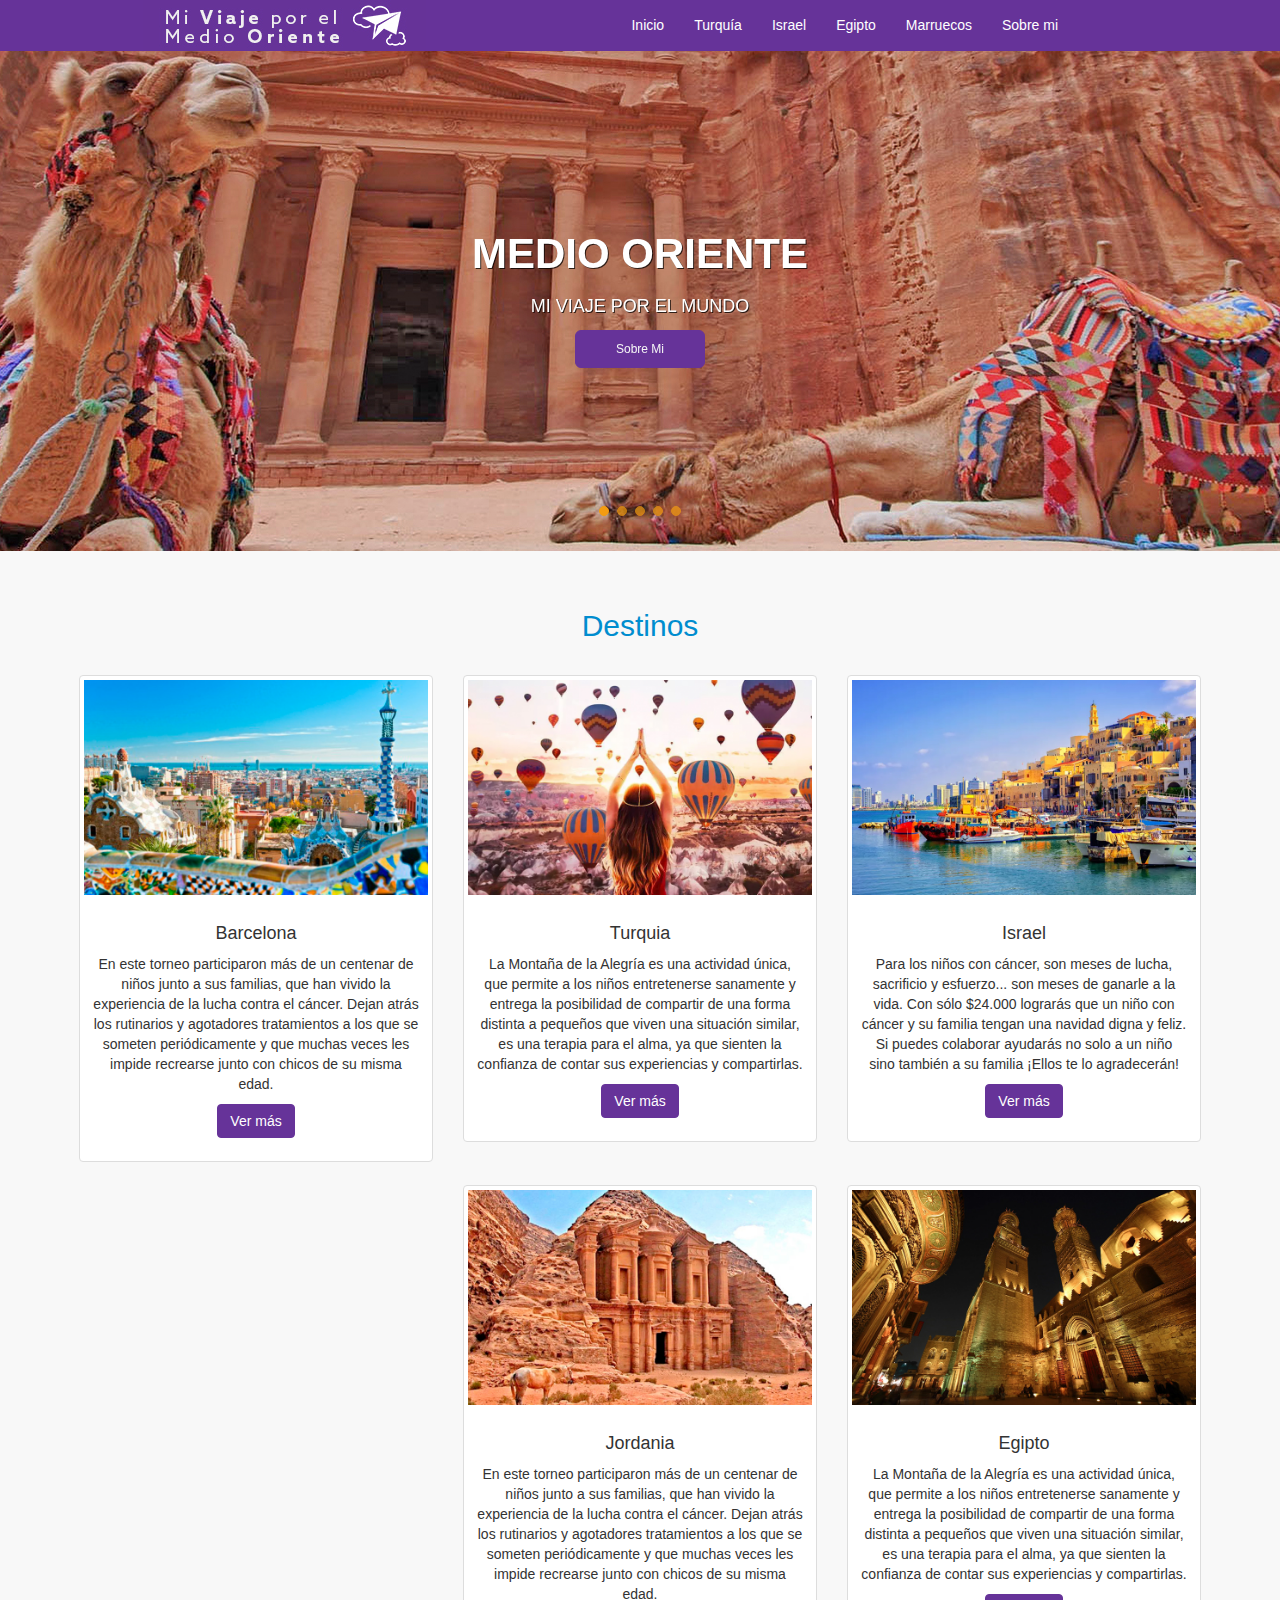
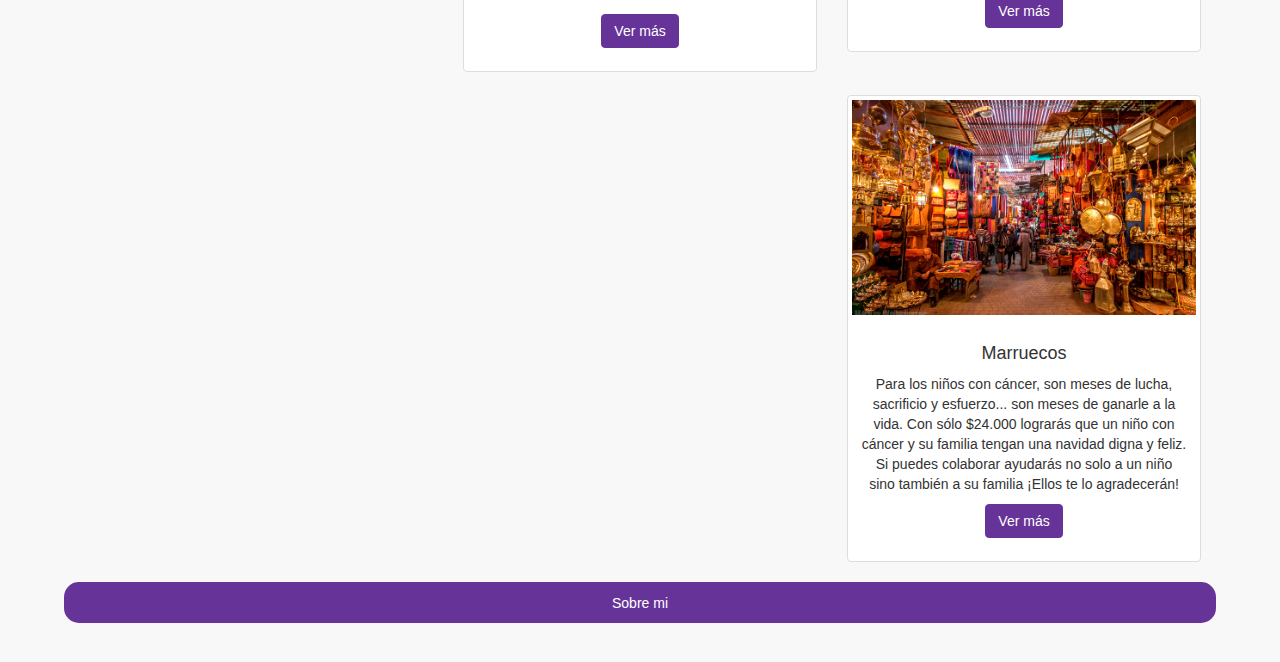
==== index.html @ 9e7ae4ef "25 nov 1" ====
<!DOCTYPE html>
    <html>
    <head>
        <meta charset="utf-8">
        <meta name="viewport" content="width-device-width, initial-scale=1">
        <title>Mi Viaje a Medio Oriente</title>

        <link rel="stylesheet" href="assets/css/bootstrap.css">
        <link rel="stylesheet" href="assets/css/style.css">
        <script src="assets/js/jquery.js"></script>
        <script src="assets/js/bootstrap.js"></script>
        <!--Google Maps-->
    <script src="https://maps.google.com/maps/api/js?key=YOUR_API_KEY"></script>



    </head>

    <body>
    	
    	<header>


    <nav class="navbar navbar-default">
                <div class="container-fluid">
                    <!-- Brand and toggle get grouped for better mobile display -->
                    <div class="navbar-header">

                    		<div class="logo">
    		<a href="#"><img src="assets/img/logo2.jpg"></a> 
    	</div>

                        <button type="button" class="navbar-toggle collapsed" data-toggle="collapse" data-target="#bs-example-navbar-collapse-1" aria-expanded="false">
                            <span class="sr-only">Toggle navigation</span>
                            <span class="icon-bar"></span>
                            <span class="icon-bar"></span>
                            <span class="icon-bar"></span>
                        </button>
                    </div>
                    <!-- Collect the nav links, forms, and other content for toggling -->
                    <div class="collapse navbar-collapse" id="bs-example-navbar-collapse-1">
                        <ul class="nav navbar-nav navbar-right">
                            <li><a href="index.html">Inicio</a></li>
                            <li><a href="turquia.html">Turquía</a></li>
                            <li><a href="israel.html">Israel</a></li>
                            <li><a href="egipto.html">Egipto</a></li>
                            <li><a href="marruecos.html">Marruecos</a></li>
                            <li><a href="sobremi.html">Sobre mi</a></li>


                        </ul>
                    </div><!-- /.navbar-collapse -->
                </div><!-- /.container-fluid -->
            </nav>


    	</header>




    <div class="container">


    <div class="carousel fade-carousel slide carousel-fade" data-ride="carousel"
    data-interval="5000" id="bs-carousel">
        <!-- Overlay -->
        <!-- Indicators -->
        <ol class="carousel-indicators">
            <li data-target="#bs-carousel" data-slide-to="0" class="active"></li>
            <li data-target="#bs-carousel" data-slide-to="1"></li>
            <li data-target="#bs-carousel" data-slide-to="2"></li>
            <li data-target="#bs-carousel" data-slide-to="3"></li>
            <li data-target="#bs-carousel" data-slide-to="4"></li>


        </ol>
        <!-- Wrapper for slides -->
        <div class="carousel-inner">
            <div class="item slides active carousel-item">
                <div class="slide-1">
                    <div class="overlay"></div>
                </div>
            </div>
            <div class="item slides carousel-item">
                <div class="slide-2">
                    <div class="overlay"></div>
                </div>
            </div>
            <div class="item slides carousel-item">
                <div class="slide-3">
                    <div class="overlay"></div>
                </div>
            </div>
            <div class="item slides carousel-item">
                <div class="slide-4">
                    <div class="overlay"></div>
            </div>
            </div>
            <div class="item slides carousel-item">
                <div class="slide-5">
                    <div class="overlay"></div>
            </div>
            </div>

            <div class="hero">
                <hgroup>
                     <h1>Medio Oriente</h1> 
                     <h3>Mi viaje por el Mundo</h3>
                </hgroup>
                <a href="sobremi.html"><button class="btn btn-hero btn-lg" role="button">Sobre Mi</button></a>
            </div>
        </div>
    </div>


    <div class="row">
    <h2 style="color:#008dcf">Destinos</h2>


      <article class="col-sm-6 col-md-4">
        <div class="thumbnail">
          <img src="assets/img/barcelona2.jpg" alt="...">
          <div class="caption">
            <h3>Barcelona</h3>
            <p>En este torneo participaron más de un centenar de niños junto a sus familias, que han vivido la experiencia de la lucha contra el cáncer. Dejan atrás los rutinarios y agotadores tratamientos a los que se someten periódicamente y que muchas veces les impide recrearse junto con chicos de su misma edad.</p>
            <p><a href="barcelona.html" class="btn btn-primary" role="button">Ver más</a> </p>
          </div>
        </div>
      </article>

        <article class="col-sm-6 col-md-4">
        <div class="thumbnail">
          <img src="assets/img/turquia2.jpg" alt="...">
          <div class="caption">
            <h3>Turquia</h3>
            <p>La Montaña de la Alegría es una actividad única, que permite a los niños entretenerse sanamente y entrega la posibilidad de compartir de una forma distinta a pequeños que viven una situación similar, es una terapia para el alma, ya que sienten la confianza de contar sus experiencias y compartirlas.</p>
            <p><a href="turquia.html" class="btn btn-primary" role="button">Ver más</a> </p>
          </div>
        </div>
      </article>

        <article class="col-sm-6 col-md-4">
        <div class="thumbnail">
          <img src="assets/img/israel2.jpg" alt="...">
          <div class="caption">
            <h3>Israel</h3>
            <p>Para los niños con cáncer, son meses de lucha, sacrificio y esfuerzo... son meses de ganarle a la vida. Con sólo $24.000 lograrás que un niño con cáncer y su familia tengan una navidad digna y feliz. Si puedes colaborar ayudarás no solo a un niño sino también a su familia ¡Ellos te lo agradecerán!</p>
            <p><a href="israel.html" class="btn btn-primary" role="button">Ver más</a> </p>
          </div>
        </div>
      </article>

            <article class="col-sm-6 col-md-4">
        <div class="thumbnail">
          <img src="assets/img/jordania2.jpg" alt="...">
          <div class="caption">
            <h3>Jordania</h3>
            <p>En este torneo participaron más de un centenar de niños junto a sus familias, que han vivido la experiencia de la lucha contra el cáncer. Dejan atrás los rutinarios y agotadores tratamientos a los que se someten periódicamente y que muchas veces les impide recrearse junto con chicos de su misma edad.</p>
            <p><a href="jordania.html" class="btn btn-primary" role="button">Ver más</a> </p>
          </div>
        </div>
      </article>

        <article class="col-sm-6 col-md-4">
        <div class="thumbnail">
          <img src="assets/img/egipto2.jpg" alt="...">
          <div class="caption">
            <h3>Egipto</h3>
            <p>La Montaña de la Alegría es una actividad única, que permite a los niños entretenerse sanamente y entrega la posibilidad de compartir de una forma distinta a pequeños que viven una situación similar, es una terapia para el alma, ya que sienten la confianza de contar sus experiencias y compartirlas.</p>
            <p><a href="egipto.html" class="btn btn-primary" role="button">Ver más</a> </p>
          </div>
        </div>
      </article>

        <article class="col-sm-6 col-md-4">
        <div class="thumbnail">
          <img src="assets/img/marruecos2.jpg" alt="...">
          <div class="caption">
            <h3>Marruecos</h3>
            <p>Para los niños con cáncer, son meses de lucha, sacrificio y esfuerzo... son meses de ganarle a la vida. Con sólo $24.000 lograrás que un niño con cáncer y su familia tengan una navidad digna y feliz. Si puedes colaborar ayudarás no solo a un niño sino también a su familia ¡Ellos te lo agradecerán!</p>
            <p><a href="marruecos.html" class="btn btn-primary" role="button">Ver más</a> </p>
          </div>
        </div>
      </article>

       

          <a href="sobremi.html"><article class="col-sm-1 col-md-12 masnoticias">
          <p>Sobre mi</p></article></a>




    </div>



    


    </body>
    </html>
---- assets/css/style.css ----
<style>



.logo{
	float: left;
	width: 100%;
}


.texto{
color: white;
text-align: center;
padding-top: 60px;

}

.texto2{
color: black;
text-align: center;
padding-top: 90px;

}

.texto2 h1{
font-size: 17px;
padding-top: 30px;


} 

.container h1{
margin-bottom: 3%;

}

.texto3{
color: black;
text-align: center;
padding-top: 12px;

padding-bottom: 12px;

}

.texto3 h1{
font-size: 12px;
padding-top: 12px;


}


.texto4{
color: black;
text-align: justify;
padding-top: 12px;

padding-bottom: 12px;
width: 300px;
float: left;

}

.texto img{

}

.container{
width: 100%;
margin: 0 auto;
text-align: center;
padding: 0;

}



.button {

	background-color: #663399;
	padding: 7px 10px;
	border-radius: 5px;
	color: #FFF;
	border: none;
}

.blue {

	background-color: dodgerblue;
}

.familia {
	width: 300px;
}

.navbar{

	position: fixed;
  top: 0;
	width: 100%;
	background-color: #663399;
	z-index: 100;
	border-style: none;
	margin-bottom: 100px;
	padding: 0 0 0 10%;
	padding-right: 15%;


}

.navbar-default .navbar-nav > li > a{

color: white;
}

.row{
width: 90%;
margin: 0 auto;
margin-top: 3%;
margin-bottom: 3%;

}


/*carrusel*/
.carousel-fade .carousel-inner .item {
  -webkit-transition-property: opacity;
  transition-property: opacity;
}
.carousel-fade .carousel-inner .item,
.carousel-fade .carousel-inner .active.left,
.carousel-fade .carousel-inner .active.right {
  opacity: 0;
}
.carousel-fade .carousel-inner .active,
.carousel-fade .carousel-inner .next.left,
.carousel-fade .carousel-inner .prev.right {
  opacity: 1;
}
.carousel-fade .carousel-inner .next,
.carousel-fade .carousel-inner .prev,
.carousel-fade .carousel-inner .active.left,
.carousel-fade .carousel-inner .active.right {
  left: 0;
  -webkit-transform: translate3d(0, 0, 0);
          transform: translate3d(0, 0, 0);
}
.carousel-fade .carousel-control {
  z-index: 2;
}

/*
Fade content bs-carousel with hero headers
Code snippet by maridlcrmn (Follow me on Twitter @maridlcrmn) for Bootsnipp.com
Image credits: unsplash.com
*/

/********************************/
/*       Fade Bs-carousel       */
/********************************/
.fade-carousel {
    position: relative;
    height: 500px;
}
.fade-carousel .carousel-inner .item {
    height: 500px;
}
.fade-carousel .carousel-indicators > li {
    margin: 0 2px;
    background-color: #f39c12;
    border-color: #f39c12;
    opacity: .7;
}
.fade-carousel .carousel-indicators > li.active {
  width: 10px;
  height: 10px;
  opacity: 1;
}

/********************************/
/*          Hero Headers        */
/********************************/
.hero {
    position: absolute;
    top: 50%;
    left: 50%;
    z-index: 3;
    color: #fff;
    text-align: center;
    text-transform: uppercase;
    text-shadow: 1px 1px 0 rgba(0,0,0,.75);
      -webkit-transform: translate3d(-50%,-50%,0);
         -moz-transform: translate3d(-50%,-50%,0);
          -ms-transform: translate3d(-50%,-50%,0);
           -o-transform: translate3d(-50%,-50%,0);
              transform: translate3d(-50%,-50%,0);
}
.hero h1 {
    font-size: 3em;    
    font-weight: bold;
    margin: 0;
    padding: 0;
}

h3, .h3{
	font-size: 18px;

}

.fade-carousel .carousel-inner .item .hero {
    opacity: 0;
    -webkit-transition: 2s all ease-in-out 5s;
       -moz-transition: 2s all ease-in-out 5s; 
        -ms-transition: 2s all ease-in-out 5s; 
         -o-transition: 2s all ease-in-out 5s; 
            transition: 2s all ease-in-out 5s; 
}
.fade-carousel .carousel-inner .item.active .hero {
    opacity: 1;
    -webkit-transition: 2s all ease-in-out 5s;
       -moz-transition: 2s all ease-in-out 5s; 
        -ms-transition: 2s all ease-in-out 5s; 
         -o-transition: 2s all ease-in-out 5s; 
            transition: 2s all ease-in-out 5s;    
}

/********************************/
/*            Overlay           */
/********************************/
.overlay {
    position: absolute;
    width: 100%;
    height: 500px;
    z-index: 2;
    background-color: #080d15;
    opacity: 0.1;
}

/********************************/
/*          Custom Buttons      */
/********************************/
.btn.btn-lg {padding: 10px 40px;
    background-color: #F2F2F2;
    color: grey;
    font-size: 12px;

}
.btn.btn-hero,
.btn.btn-hero:hover,
.btn.btn-hero:focus {
    color: #f5f5f5;
    background-color: #663399;
    border-color: #663399;
    outline: none;
    margin: 3px auto;
}

/********************************/
/*       Slides backgrounds     */
/********************************/
.fade-carousel .slides .slide-1, 
.fade-carousel .slides .slide-2,
.fade-carousel .slides .slide-3, 
.fade-carousel .slides .slide-4 
.fade-carousel .slides .slide-5 {
  height: 500px;
  background-size: cover;
  background-position: center center;
  background-repeat: no-repeat;
}
.fade-carousel .slides .slide-1 {
  background-image: url("../img/jordania.jpg"); 
}
.fade-carousel .slides .slide-2 {
  background-image: url("../img/turquia.jpg");
}
.fade-carousel .slides .slide-3 {
  background-image: url("../img/israel.jpg"); 
}
.fade-carousel .slides .slide-4 {
  background-image: url("../img/egipto.jpg");
}
}
.fade-carousel .slides .slide-5 {
  background-image: url("../img/marruecos.jpg");
}

/********************************/
/*          Media Queries       */
/********************************/
@media screen and (min-width: 980px){
    .hero { width: 980px; }  
}
@media screen and (max-width: 640px){
    .hero h1 { font-size: 4em; } 
        .nosotros { margin-top: 17%;}

}
}

.hero h3{
	font-size: 17px;
}

.carousel-control.left{
	background-image: none;
	height: 500px;
}
.carousel-control.right{
	background-image: none;
		height: 500px;

}

.carousel-inner{
}

.navbar-default .navbar-toggle{
	border-color: white;
}

.navbar-default .navbar-toggle .icon-bar{
	background-color: white;
}
/*fin carrusel*/

.btn-primary{
	background-color: #663399;
	border-color: #663399;
}

/*footer*/

/* Sticky footer position and size
-------------------------------------------------- */
html {
  position: relative;
  min-height: 100%;
}
body {
  /* Margin bottom by footer height */
  margin-bottom: auto;
margin: 0 auto;
text-align: center;
background: #f8f8f8;
margin-top: 51px;
    font-family: 'Roboto', sans-serif;
}
.footer {
  position: relative;
  bottom: 0;
  width: 100%;
  /* Set the fixed height of the footer here */
  height: auto;
}

/* Taller footer on small screens */
@media (max-width: 34em) {
    body {
    }
    .footer {
      height: auto;
    }

}

/* Sticky footer style and color
-------------------------------------------------- */
footer {
  padding-top: 30px;
  background-color: #663399;
  color: white;
  padding-top: 20px;
  padding-bottom: 20px;
}

footer a {
  color: white;
  text-decoration:none;
}

footer a:hover, footer a:focus {
  color: #d8d8d8;
  text-decoration:none;
}

footer .form-control {
    background-color: white;
    box-shadow: 0 1px 0 0 rgba(255, 255, 255, 0.1);
    border: none;
    resize: none;
    color: black;
    padding: 0.7em 1em;
}

.map{
	padding: 10px;
}

.nosotros {
	height: 100%;
	width: 100%;
}

.text-left {
	text-align: left;
	margin-bottom: 40px;
}

.fondogris{
	background-color: aliceblue;
	margin-top: 30px;
}

.fondogrisclaro{
	background-color: #F5F5F5;
	margin-top: 30px;
}

.col-md-4 {
    margin-top: 2%;
}

.input-group {
    width: 100%;
    margin: 0 auto;
    margin-bottom: 30px;}

    .row2 {
    width: 80%;
    margin: 0 auto;
    margin-top: 5%;
    margin-bottom: 3%;
}

.btn-group {
    z-index: 2;
    margin-left: -1px;
    background-color: grey;
}

.my-4 li{
	background-color: #e6f7ff;
	margin: 5px;
}

.fondoazul{

	background-color: #e6f7ff;
}


/*search*/

#custom-search-input{
    padding: 3px;
    border-radius: 6px;
    background-color: #fff;
}

#custom-search-input input{
    border: 1;
    box-shadow: none;
    width: 100%;
}

#custom-search-input button{
    margin: 2px 0 0 0;
    background: none;
    box-shadow: none;
    border: 0;
    color: #666666;
    padding: 0 8px 0 10px;
    border-left: solid 1px #ccc;
}

#custom-search-input button:hover{
    border: 0;
    box-shadow: none;
    border-left: solid 1px #ccc;
}

#custom-search-input .glyphicon-search{
    font-size: 23px;
}

@media (min-width: 992px){
.col-md-6 { width: 100%;
	}
		}

.imgcorta img{
object-fit: cover; border-radius:50%; 
width: 150px;
height: 150px;
}

.masnoticias{
    background-color: #663399;
    width: 100%;
    color: white;
    padding-top: 1%;
    border-radius: 15px;


}

    .relativo{
position: relative;
    }

  @media (min-width: 768px){
.navbar {
    border-radius: 0px;
}
		}


		

</style>
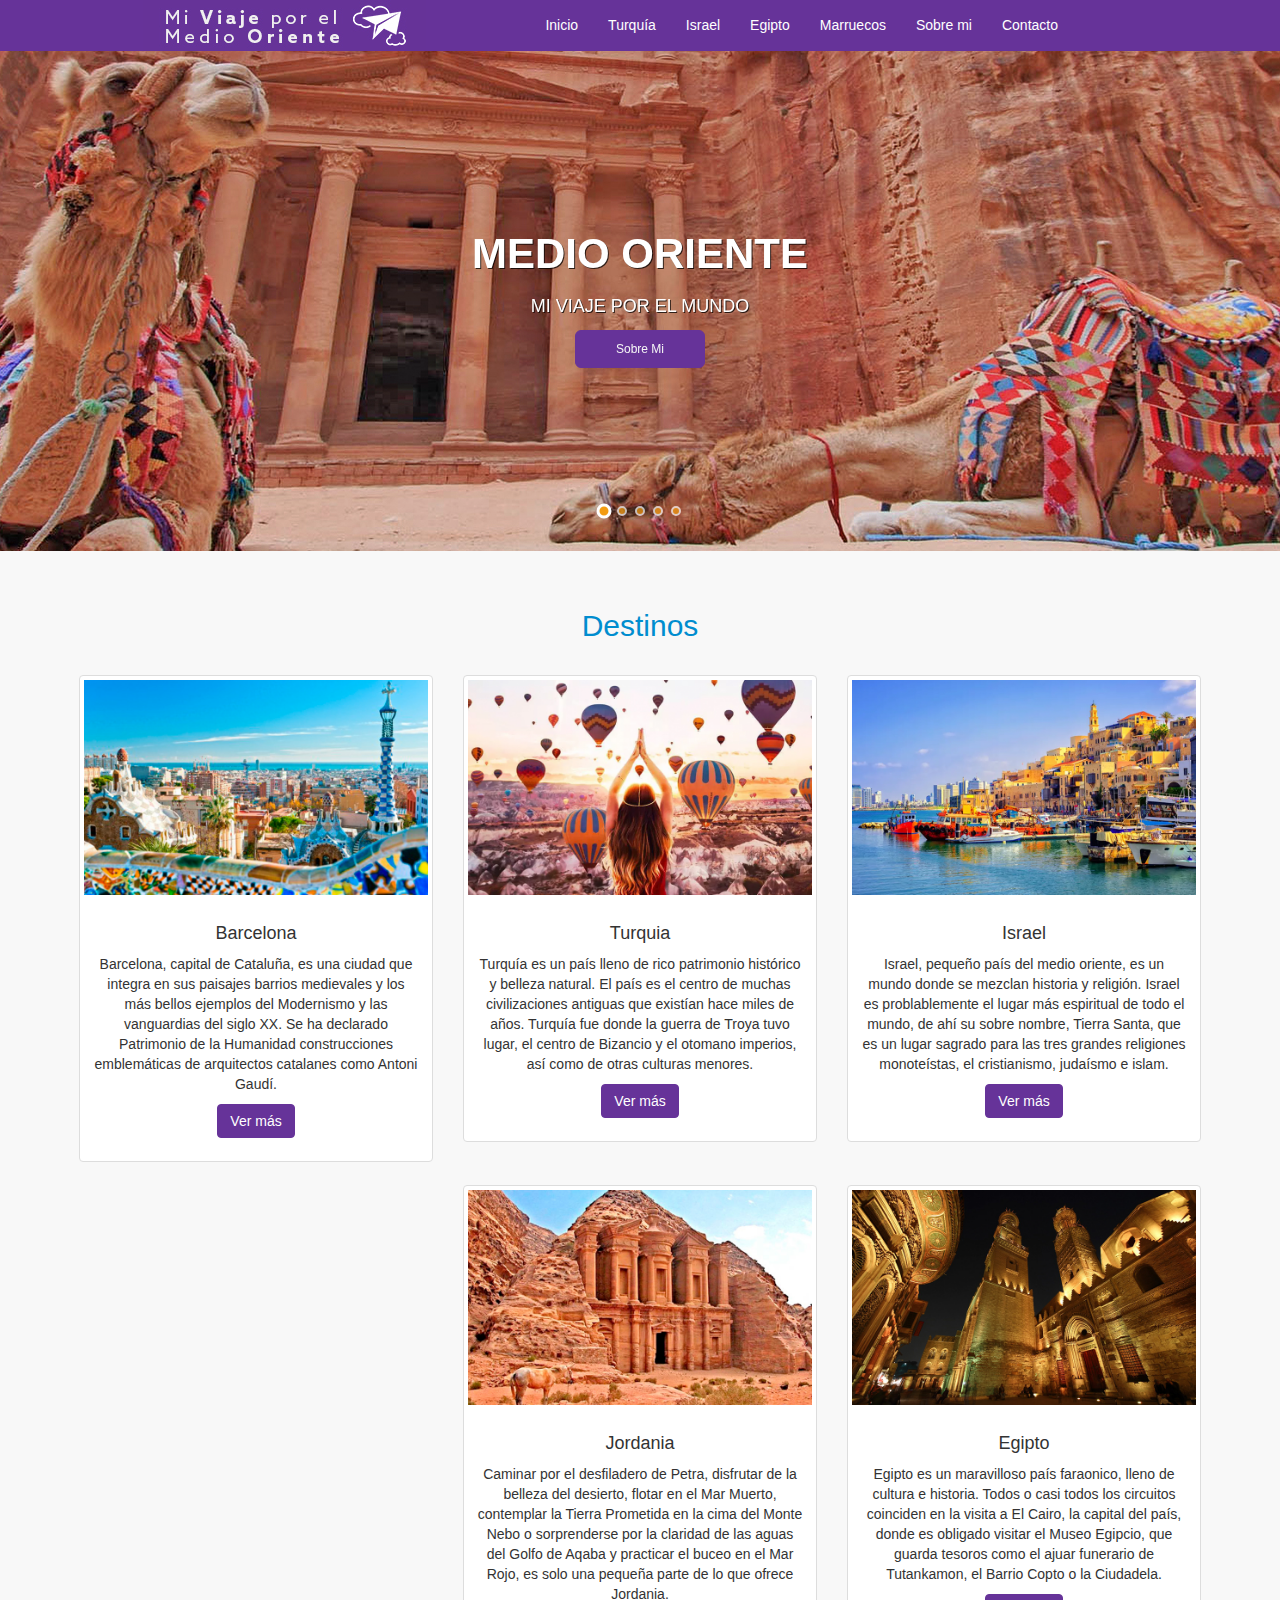
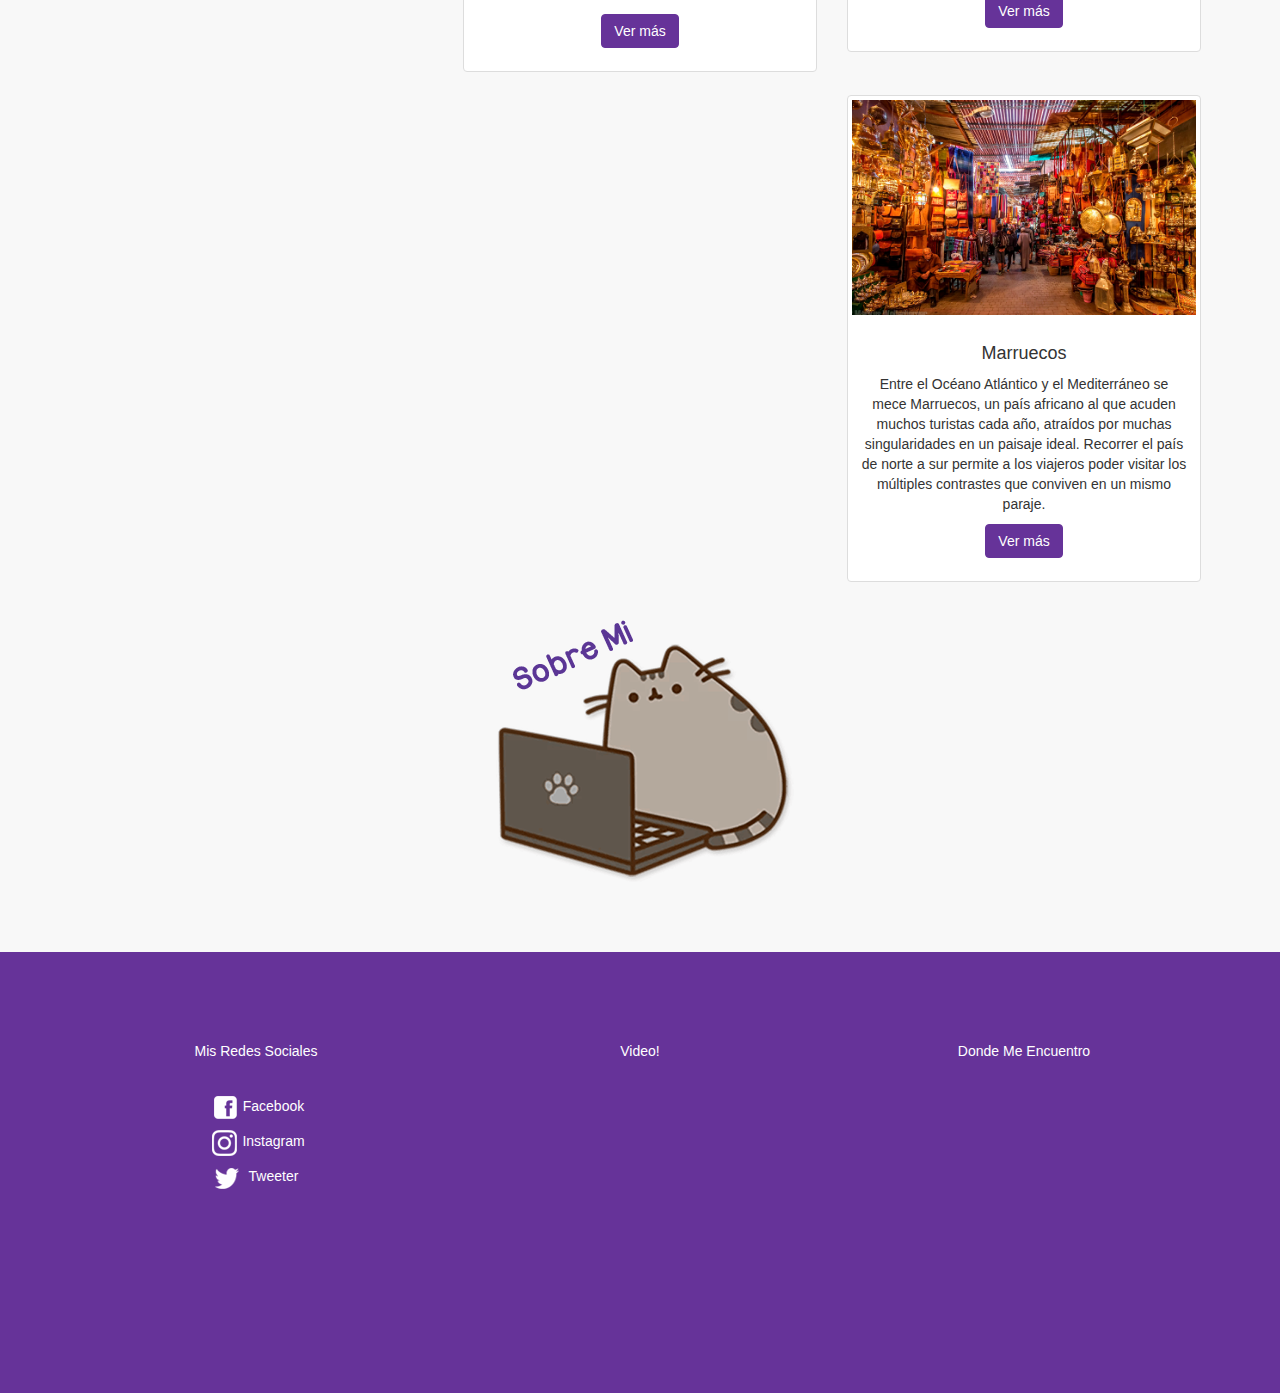
==== commit a18acb6d: "27nov" ====
--- a/index.html
+++ b/index.html
@@ -46,6 +46,8 @@
                             <li><a href="egipto.html">Egipto</a></li>
                             <li><a href="marruecos.html">Marruecos</a></li>
                             <li><a href="sobremi.html">Sobre mi</a></li>
+                            <li><a href="contacto.html">Contacto</a></li>
+
 
 
                         </ul>
@@ -99,7 +101,7 @@
             </div>
             <div class="item slides carousel-item">
                 <div class="slide-5">
-                    <div class="overlay"></div>
+                <div class="overlay"></div>
             </div>
             </div>
 
@@ -123,7 +125,7 @@
           <img src="assets/img/barcelona2.jpg" alt="...">
           <div class="caption">
             <h3>Barcelona</h3>
-            <p>En este torneo participaron más de un centenar de niños junto a sus familias, que han vivido la experiencia de la lucha contra el cáncer. Dejan atrás los rutinarios y agotadores tratamientos a los que se someten periódicamente y que muchas veces les impide recrearse junto con chicos de su misma edad.</p>
+            <p>Barcelona, capital de Cataluña, es una ciudad que integra en sus paisajes barrios medievales y los más bellos ejemplos del Modernismo y las vanguardias del siglo XX. Se ha declarado Patrimonio de la Humanidad construcciones emblemáticas de arquitectos catalanes como Antoni Gaudí.</p>
             <p><a href="barcelona.html" class="btn btn-primary" role="button">Ver más</a> </p>
           </div>
         </div>
@@ -134,7 +136,7 @@
           <img src="assets/img/turquia2.jpg" alt="...">
           <div class="caption">
             <h3>Turquia</h3>
-            <p>La Montaña de la Alegría es una actividad única, que permite a los niños entretenerse sanamente y entrega la posibilidad de compartir de una forma distinta a pequeños que viven una situación similar, es una terapia para el alma, ya que sienten la confianza de contar sus experiencias y compartirlas.</p>
+            <p>Turquía es un país lleno de rico patrimonio histórico y belleza natural. El país es el centro de muchas civilizaciones antiguas que existían hace miles de años. Turquía fue donde la guerra de Troya tuvo lugar, el centro de Bizancio y el otomano imperios, así como de otras culturas menores.</p>
             <p><a href="turquia.html" class="btn btn-primary" role="button">Ver más</a> </p>
           </div>
         </div>
@@ -145,7 +147,7 @@
           <img src="assets/img/israel2.jpg" alt="...">
           <div class="caption">
             <h3>Israel</h3>
-            <p>Para los niños con cáncer, son meses de lucha, sacrificio y esfuerzo... son meses de ganarle a la vida. Con sólo $24.000 lograrás que un niño con cáncer y su familia tengan una navidad digna y feliz. Si puedes colaborar ayudarás no solo a un niño sino también a su familia ¡Ellos te lo agradecerán!</p>
+            <p>Israel, pequeño país del medio oriente, es un mundo donde se mezclan historia y religión. Israel es problablemente el lugar más espiritual de todo el mundo, de ahí su sobre nombre, Tierra Santa, que es un lugar sagrado para las tres grandes religiones monoteístas, el cristianismo, judaísmo e islam.</p>
             <p><a href="israel.html" class="btn btn-primary" role="button">Ver más</a> </p>
           </div>
         </div>
@@ -156,7 +158,7 @@
           <img src="assets/img/jordania2.jpg" alt="...">
           <div class="caption">
             <h3>Jordania</h3>
-            <p>En este torneo participaron más de un centenar de niños junto a sus familias, que han vivido la experiencia de la lucha contra el cáncer. Dejan atrás los rutinarios y agotadores tratamientos a los que se someten periódicamente y que muchas veces les impide recrearse junto con chicos de su misma edad.</p>
+            <p>Caminar por el desfiladero de Petra, disfrutar de la belleza del desierto, flotar en el Mar Muerto, contemplar la Tierra Prometida en la cima del Monte Nebo o sorprenderse por la claridad de las aguas del Golfo de Aqaba y practicar el buceo en el Mar Rojo, es solo una pequeña parte de lo que ofrece Jordania.</p>
             <p><a href="jordania.html" class="btn btn-primary" role="button">Ver más</a> </p>
           </div>
         </div>
@@ -167,7 +169,7 @@
           <img src="assets/img/egipto2.jpg" alt="...">
           <div class="caption">
             <h3>Egipto</h3>
-            <p>La Montaña de la Alegría es una actividad única, que permite a los niños entretenerse sanamente y entrega la posibilidad de compartir de una forma distinta a pequeños que viven una situación similar, es una terapia para el alma, ya que sienten la confianza de contar sus experiencias y compartirlas.</p>
+            <p>Egipto es un maravilloso país faraonico, lleno de cultura e historia. Todos o casi todos los circuitos coinciden en la visita a El Cairo, la capital del país, donde es obligado visitar el Museo Egipcio, que guarda tesoros como el ajuar funerario de Tutankamon, el Barrio Copto o la Ciudadela.</p>
             <p><a href="egipto.html" class="btn btn-primary" role="button">Ver más</a> </p>
           </div>
         </div>
@@ -178,7 +180,7 @@
           <img src="assets/img/marruecos2.jpg" alt="...">
           <div class="caption">
             <h3>Marruecos</h3>
-            <p>Para los niños con cáncer, son meses de lucha, sacrificio y esfuerzo... son meses de ganarle a la vida. Con sólo $24.000 lograrás que un niño con cáncer y su familia tengan una navidad digna y feliz. Si puedes colaborar ayudarás no solo a un niño sino también a su familia ¡Ellos te lo agradecerán!</p>
+            <p>Entre el Océano Atlántico y el Mediterráneo se mece Marruecos, un país africano al que acuden muchos turistas cada año, atraídos por muchas singularidades en un paisaje ideal. Recorrer el país de norte a sur permite a los viajeros poder visitar los múltiples contrastes que conviven en un mismo paraje.</p>
             <p><a href="marruecos.html" class="btn btn-primary" role="button">Ver más</a> </p>
           </div>
         </div>
@@ -186,8 +188,10 @@
 
        
 
-          <a href="sobremi.html"><article class="col-sm-1 col-md-12 masnoticias">
-          <p>Sobre mi</p></article></a>
+          <a href="sobremi.html">
+            <article class="col-sm-1 col-md-12">
+                <img src="assets/img/gatito.png">
+            </article></a>
 
 
 
@@ -196,7 +200,44 @@
 
 
 
-    
+    <!--footer-->
+
+    <footer class="footer">
+            <div class="row">
+                <div class="col-md-4">
+                    <h5><i class="ext-md-right"></i>Mis Redes Sociales</h5>
+                    <div class="row">
+                        <div class="redes">
+                            <ul class="list-unstyled">
+                                <li><a href="#"><img src="assets/img/facebook.png">Facebook</a></li>
+                                <li><a href="#"><img src="assets/img/instagram.png">Instagram</a></li>
+                                <li><a href="#"><img src="assets/img/tweeter.png">Tweeter</a></li>
+
+                            </ul>
+                        </div>
+                    </div>
+                </div>
+
+                <div class="col-md-4">
+                 <h5 class="text-md-right">Video!</h5>
+                <div class="embed-responsive embed-responsive-4by3">
+                        <iframe class="embed-responsive-item" src="https://www.youtube.com/embed/A7sZ2xwXBsw" allowfullscreen></iframe>
+                </div>
+
+                </div>
+
+                <div class="col-md-4">
+                <h5 class="text-md-right">Donde Me Encuentro</h5>
+                    <div class="map">
+                
+                        <iframe src="https://www.google.com/maps/embed?pb=!1m18!1m12!1m3!1d3331.2412871458464!2d-70.54847754954824!3d-33.390868701748026!2m3!1f0!2f0!3f0!3m2!1i1024!2i768!4f13.1!3m3!1m2!1s0x9662ceb46835b925%3A0xcd3927b10fbcf564!2sAlto+Las+Condes!5e0!3m2!1ses!2scl!4v1542809930638" width="100%" height="187px" frameborder="0" style="border:0" allowfullscreen></iframe>
+                    </div>
+                </div>
+
+            </div>
+    </footer>
+
+    </div>
 
 
     </body>
--- a/assets/css/style.css
+++ b/assets/css/style.css
@@ -171,8 +171,10 @@
     background-color: #f39c12;
     border-color: #f39c12;
     opacity: .7;
+    border: 2px solid white
 }
 .fade-carousel .carousel-indicators > li.active {
+  transform: scale(1.5);
   width: 10px;
   height: 10px;
   opacity: 1;
@@ -262,7 +264,7 @@
 .fade-carousel .slides .slide-1, 
 .fade-carousel .slides .slide-2,
 .fade-carousel .slides .slide-3, 
-.fade-carousel .slides .slide-4 
+.fade-carousel .slides .slide-4, 
 .fade-carousel .slides .slide-5 {
   height: 500px;
   background-size: cover;
@@ -280,7 +282,6 @@
 }
 .fade-carousel .slides .slide-4 {
   background-image: url("../img/egipto.jpg");
-}
 }
 .fade-carousel .slides .slide-5 {
   background-image: url("../img/marruecos.jpg");
@@ -516,7 +517,14 @@
 }
 		}
 
-
+.embed-responsive .embed-responsive-item, .embed-responsive iframe, .embed-responsive embed, .embed-responsive object, .embed-responsive video{
+  height: 77%;
+  padding: 10px;
+}
+
+.redes{
+  margin-top: 20px;
+}
 		
 
 </style>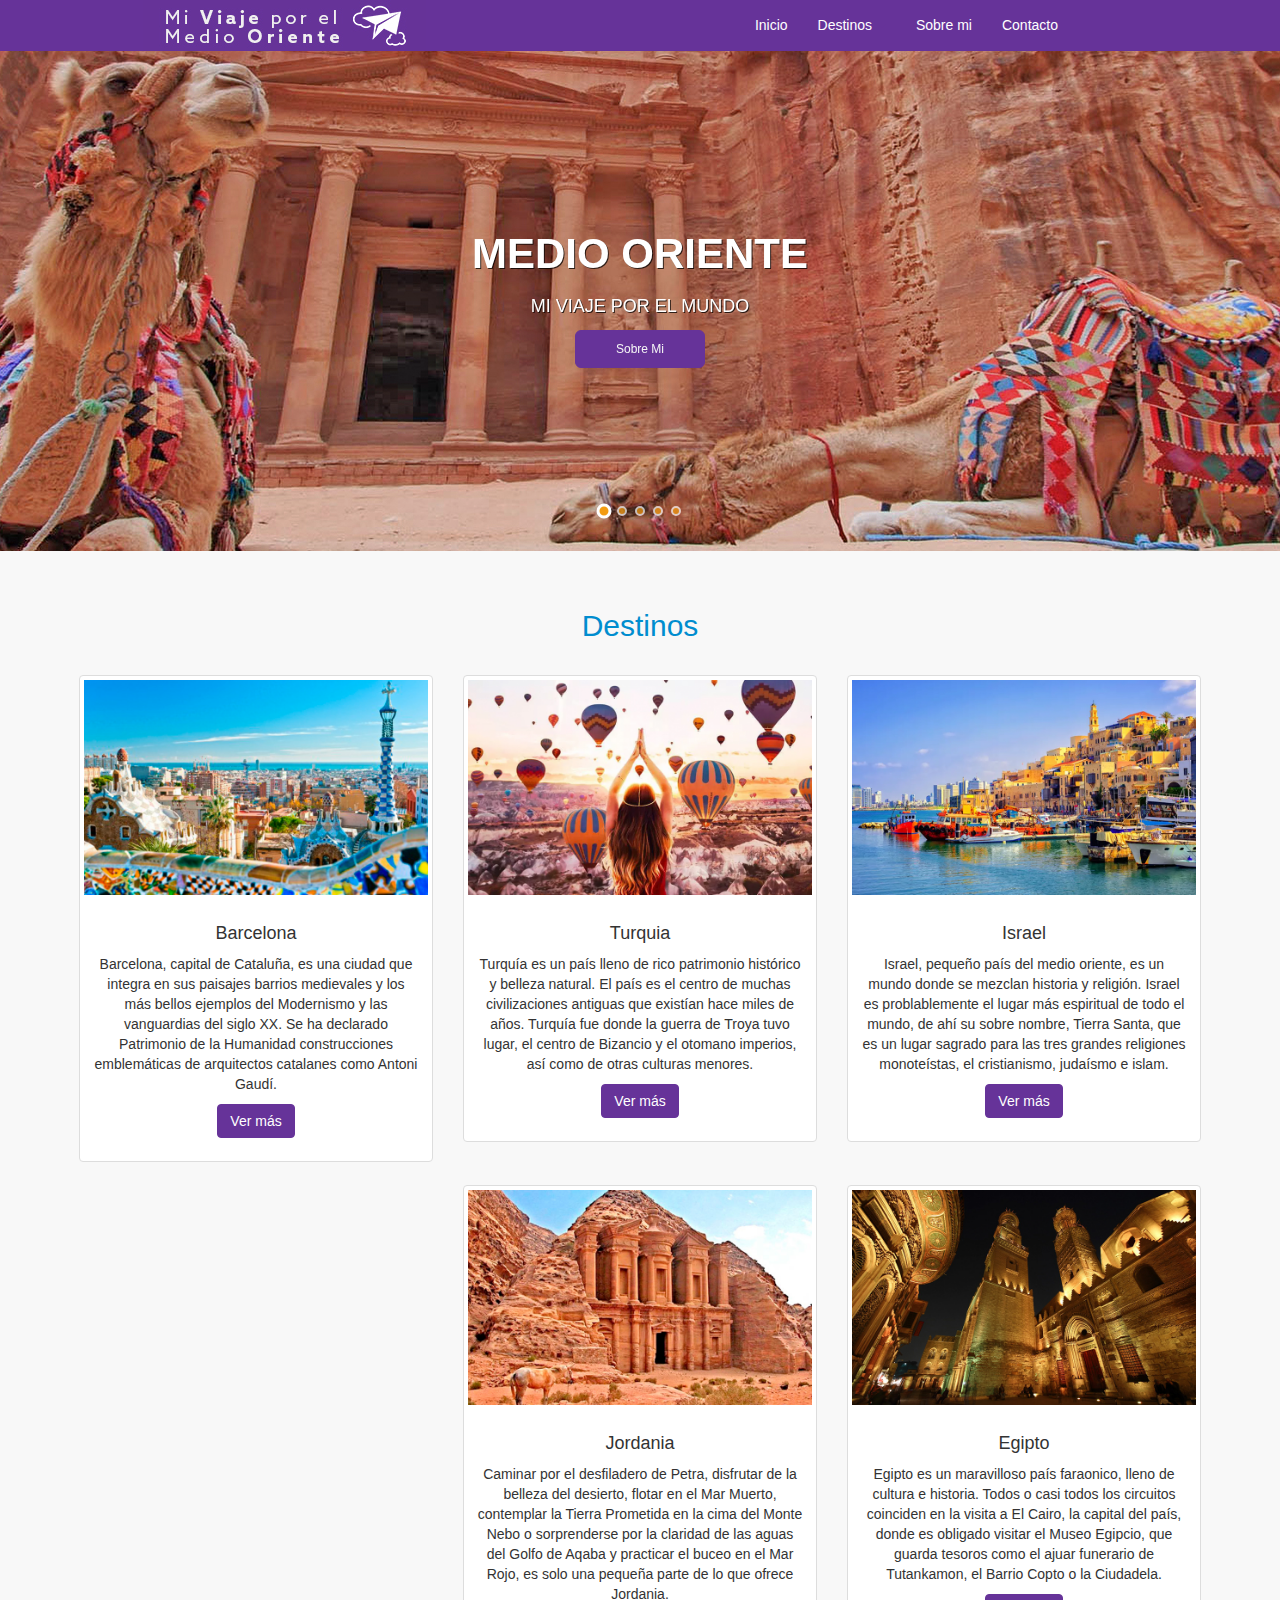
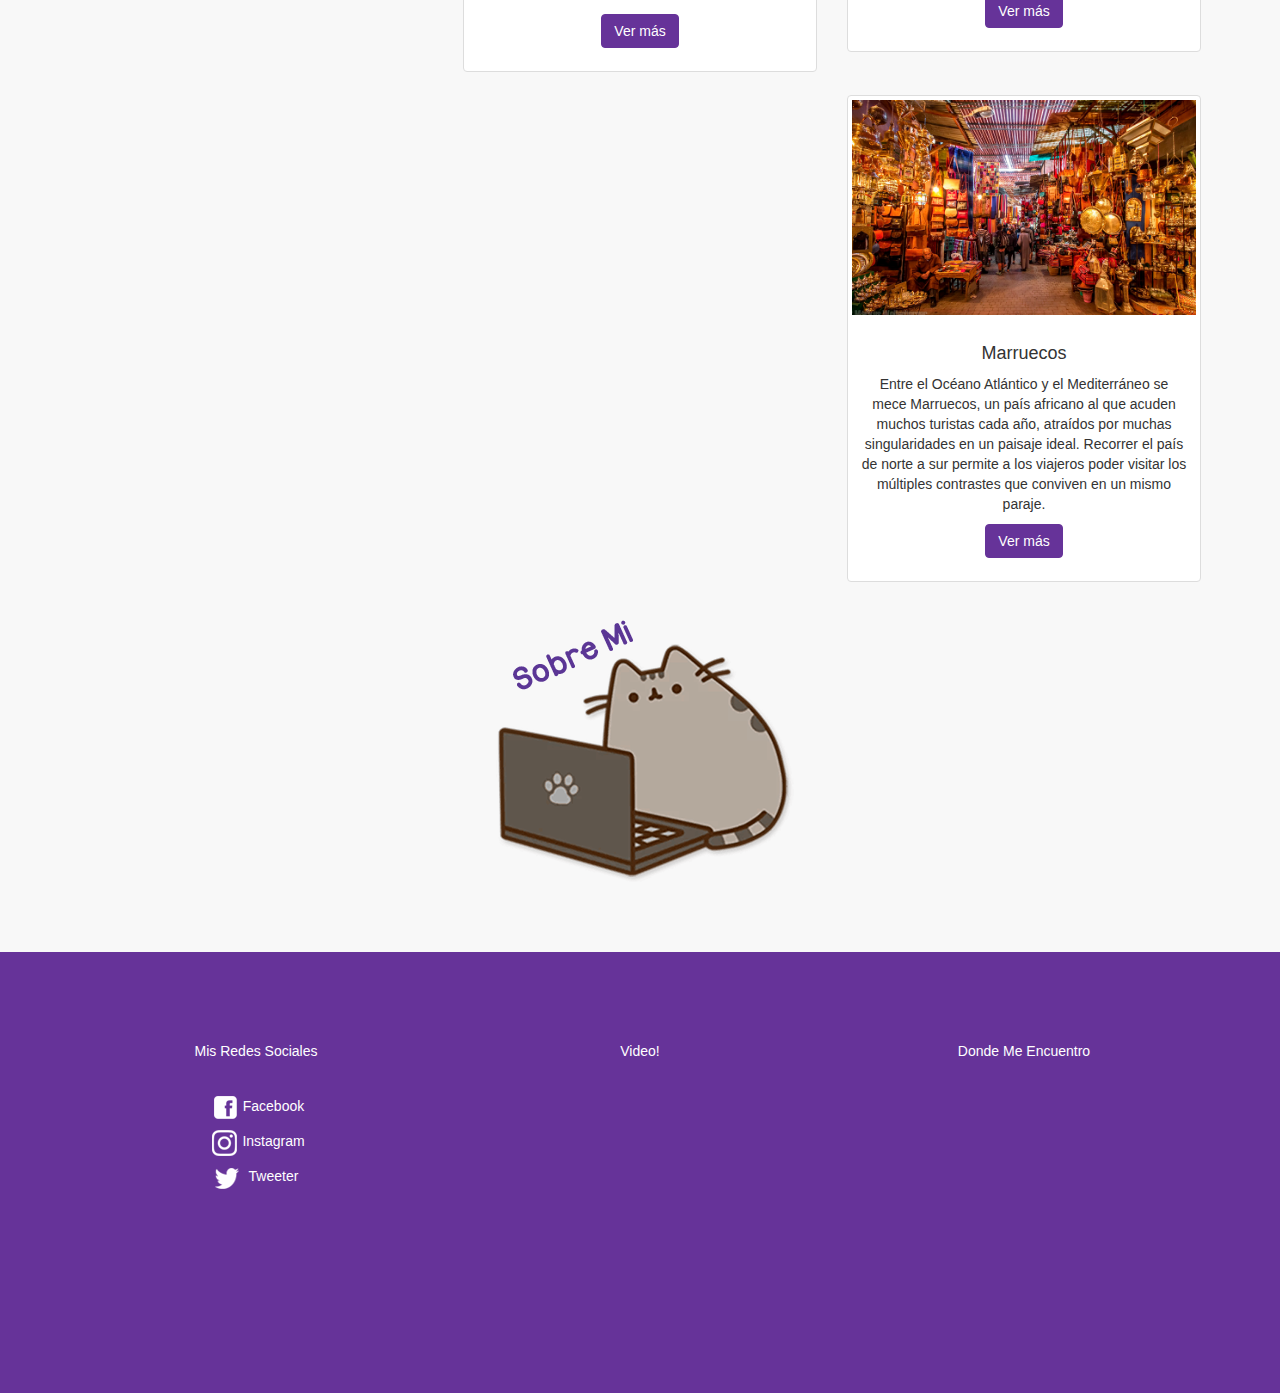
==== commit e7747f6c: "28nov18" ====
--- a/index.html
+++ b/index.html
@@ -7,8 +7,8 @@
 
         <link rel="stylesheet" href="assets/css/bootstrap.css">
         <link rel="stylesheet" href="assets/css/style.css">
-        <script src="assets/js/jquery.js"></script>
-        <script src="assets/js/bootstrap.js"></script>
+
+        
         <!--Google Maps-->
     <script src="https://maps.google.com/maps/api/js?key=YOUR_API_KEY"></script>
 
@@ -41,16 +41,24 @@
                     <div class="collapse navbar-collapse" id="bs-example-navbar-collapse-1">
                         <ul class="nav navbar-nav navbar-right">
                             <li><a href="index.html">Inicio</a></li>
-                            <li><a href="turquia.html">Turquía</a></li>
-                            <li><a href="israel.html">Israel</a></li>
-                            <li><a href="egipto.html">Egipto</a></li>
-                            <li><a href="marruecos.html">Marruecos</a></li>
+
+                            <li class="dropdown">
+                  <a href="#" class="dropdown-toggle" data-toggle="dropdown">Destinos <b class="caret"></b></a>
+                  <ul class="dropdown-menu">
+                      <li><a href="turquia.html">Turquía</a></li>
+                      <li><a href="israel.html">Israel</a></li>
+                      <li><a href="jordania.html">Jordania</a></li>                        
+                      <li><a href="egipto.html">Egipto</a></li>                        
+                      <li><a href="marruecos.html">Marruecos</a></li>                        
+                  </ul>
+
+
+                           
                             <li><a href="sobremi.html">Sobre mi</a></li>
                             <li><a href="contacto.html">Contacto</a></li>
 
 
 
-                        </ul>
                     </div><!-- /.navbar-collapse -->
                 </div><!-- /.container-fluid -->
             </nav>
@@ -187,13 +195,13 @@
       </article>
 
        
-
+<div class="gatito">
           <a href="sobremi.html">
             <article class="col-sm-1 col-md-12">
                 <img src="assets/img/gatito.png">
             </article></a>
 
-
+</div>
 
 
     </div>
@@ -238,7 +246,9 @@
     </footer>
 
     </div>
-
-
+        
+        <script src="assets/js/jquery.js"></script>
+        <script src="assets/js/bootstrap.js"></script>
+        <script src="assets/js/functions.js"></script>
     </body>
-    </html>+</html>--- a/assets/css/style.css
+++ b/assets/css/style.css
@@ -109,10 +109,18 @@
 
 }
 
+.navbar-default .navbar-nav > li > a:hover {
+  color: #663399;
+  text-decoration:none;
+  background-color: #e7e7e7;
+}
+
 .navbar-default .navbar-nav > li > a{
 
 color: white;
 }
+
+
 
 .row{
 width: 90%;
@@ -525,6 +533,105 @@
 .redes{
   margin-top: 20px;
 }
+
+.gatito img{
+  display: inline-block;
+}
 		
 
+
+
+    /*Font-awesome integration*/
+@import url("https://maxcdn.bootstrapcdn.com/font-awesome/4.7.0/css/font-awesome.min.css");
+/*Google font integration*/
+@import url('https://fonts.googleapis.com/css?family=Roboto');
+
+#contact{
+    background-color:#f1f1f1;
+    font-family: 'Roboto', sans-serif;
+}
+
+#contact .well{
+    margin-top:30px;
+    border-radius:0;
+}
+
+#contact .form-control{
+    border-radius: 0;
+    border:2px solid #grey;
+}
+
+#contact button{
+    border-radius:0;
+    border:2px solid #663399;
+}
+
+#contact .row{
+    margin-bottom:30px;
+}
+
+@media (max-width: 768px) { 
+    #contact iframe {
+        margin-bottom: 15px;
+    }
+    
+}
+
+b, strong {
+    font-weight: bold;
+    color: #663399;
+}
+
+@media (min-width: 768px)
+.navbar-nav > li {
+    /* float: left; */
+    display: inline-block;
+}
+
+
+
+.dropdown-submenu{ position: relative; }
+.dropdown-submenu>.dropdown-menu{
+  top:0;
+  left:100%;
+  margin-top:-6px;
+  margin-left:-1px;
+  -webkit-border-radius:0 6px 6px 6px;
+  -moz-border-radius:0 6px 6px 6px;
+  border-radius:0 6px 6px 6px;
+}
+.dropdown-submenu>a:after{
+  display:block;
+  content:" ";
+  float:right;
+  width:0;
+  height:0;
+  border-color:transparent;
+  border-style:solid;
+  border-width:5px 0 5px 5px;
+  border-left-color:#cccccc;
+  margin-top:5px;margin-right:-10px;
+}
+.dropdown-submenu:hover>a:after{
+  border-left-color:#555;
+}
+.dropdown-submenu.pull-left{ float: none; }
+.dropdown-submenu.pull-left>.dropdown-menu{
+  left: -100%;
+  margin-left: 10px;
+  -webkit-border-radius: 6px 0 6px 6px;
+  -moz-border-radius: 6px 0 6px 6px;
+  border-radius: 6px 0 6px 6px;
+}
+
+/*
+@media (min-width: 768px) { 
+}
+@media (min-width: 992px) { 
+}
+@media (min-width: 1200px) { 
+}
+*/
+
+
 </style>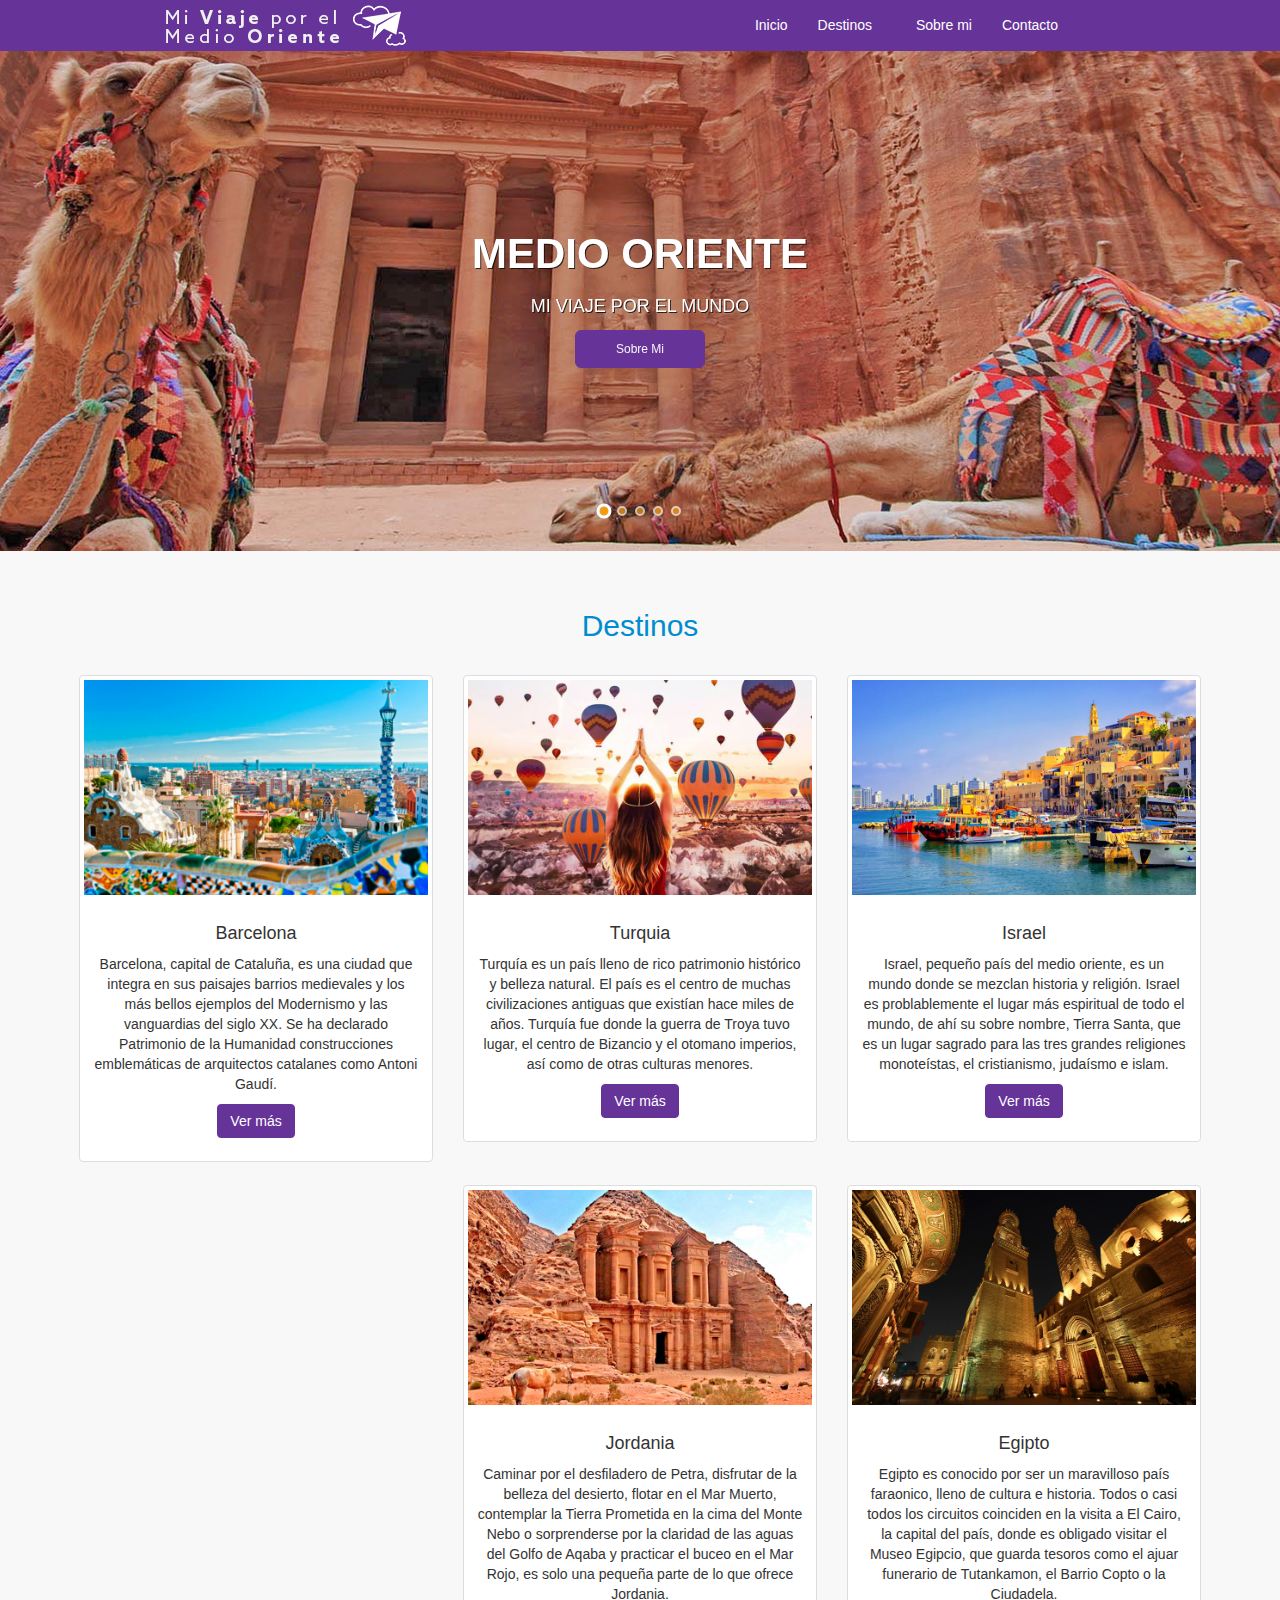
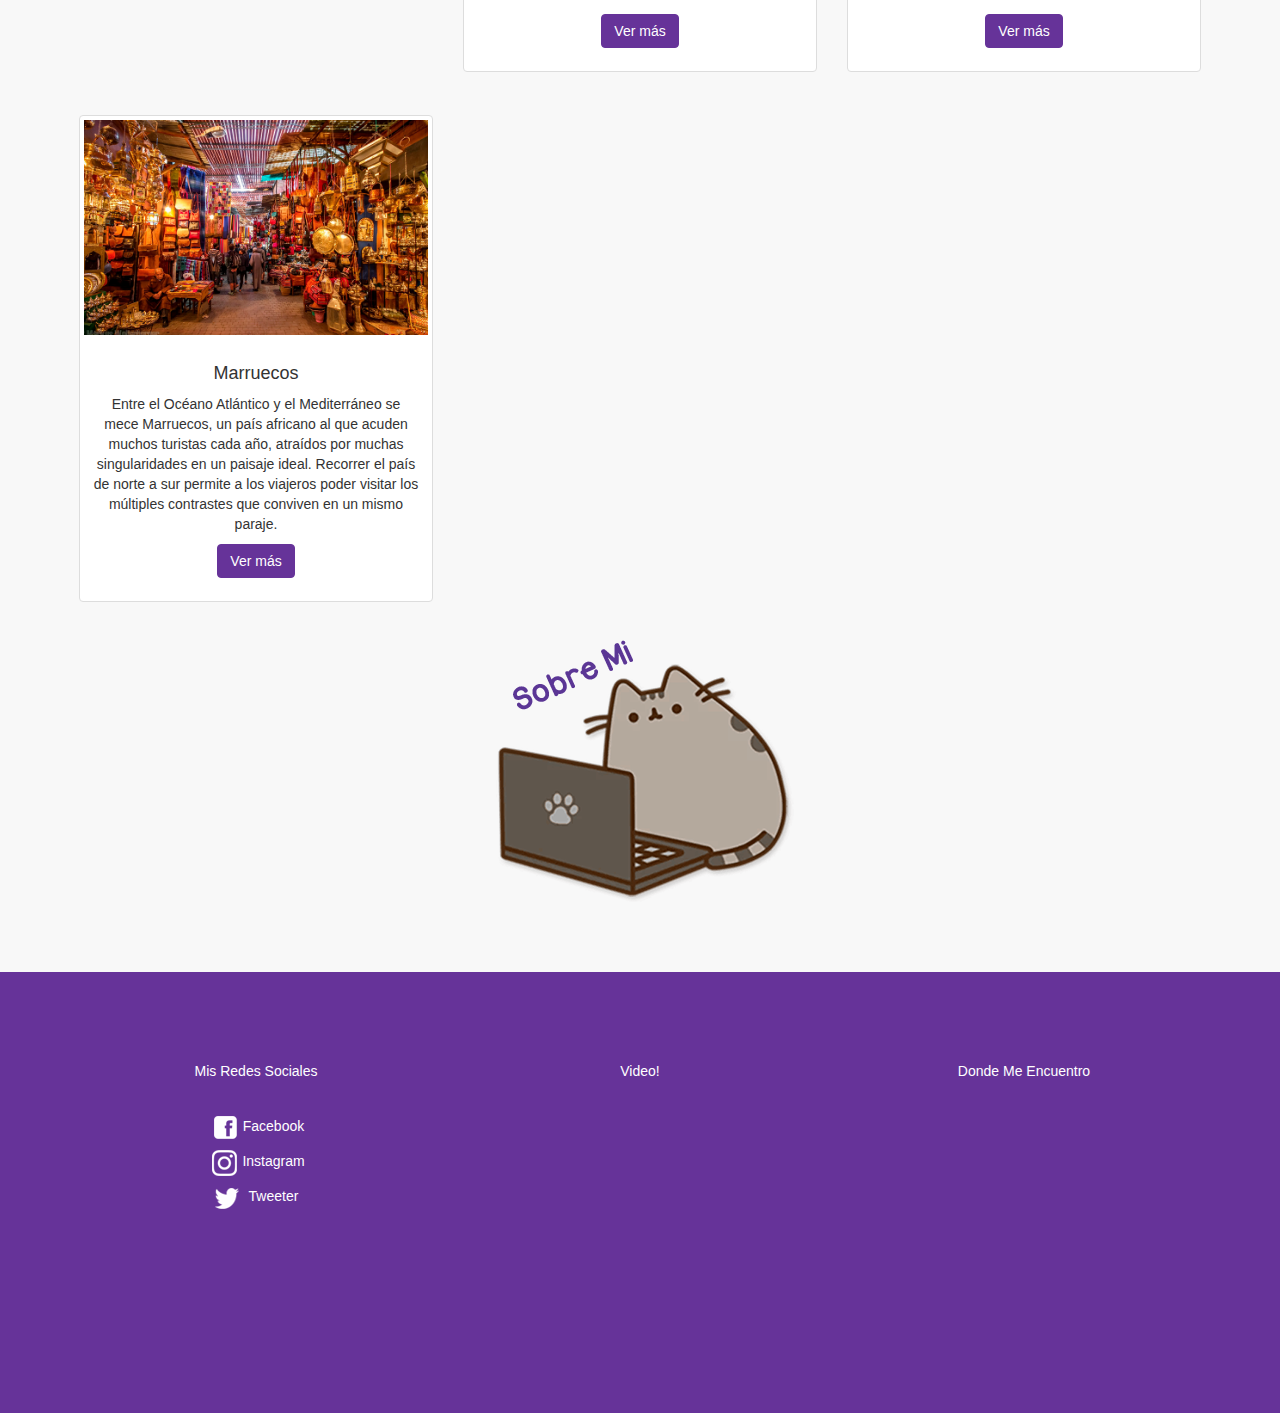
==== commit af45d3e1: "28nov18" ====
--- a/index.html
+++ b/index.html
@@ -177,7 +177,7 @@
           <img src="assets/img/egipto2.jpg" alt="...">
           <div class="caption">
             <h3>Egipto</h3>
-            <p>Egipto es un maravilloso país faraonico, lleno de cultura e historia. Todos o casi todos los circuitos coinciden en la visita a El Cairo, la capital del país, donde es obligado visitar el Museo Egipcio, que guarda tesoros como el ajuar funerario de Tutankamon, el Barrio Copto o la Ciudadela.</p>
+            <p>Egipto es conocido por ser un maravilloso país faraonico, lleno de cultura e historia. Todos o casi todos los circuitos coinciden en la visita a El Cairo, la capital del país, donde es obligado visitar el Museo Egipcio, que guarda tesoros como el ajuar funerario de Tutankamon, el Barrio Copto o la Ciudadela.</p>
             <p><a href="egipto.html" class="btn btn-primary" role="button">Ver más</a> </p>
           </div>
         </div>
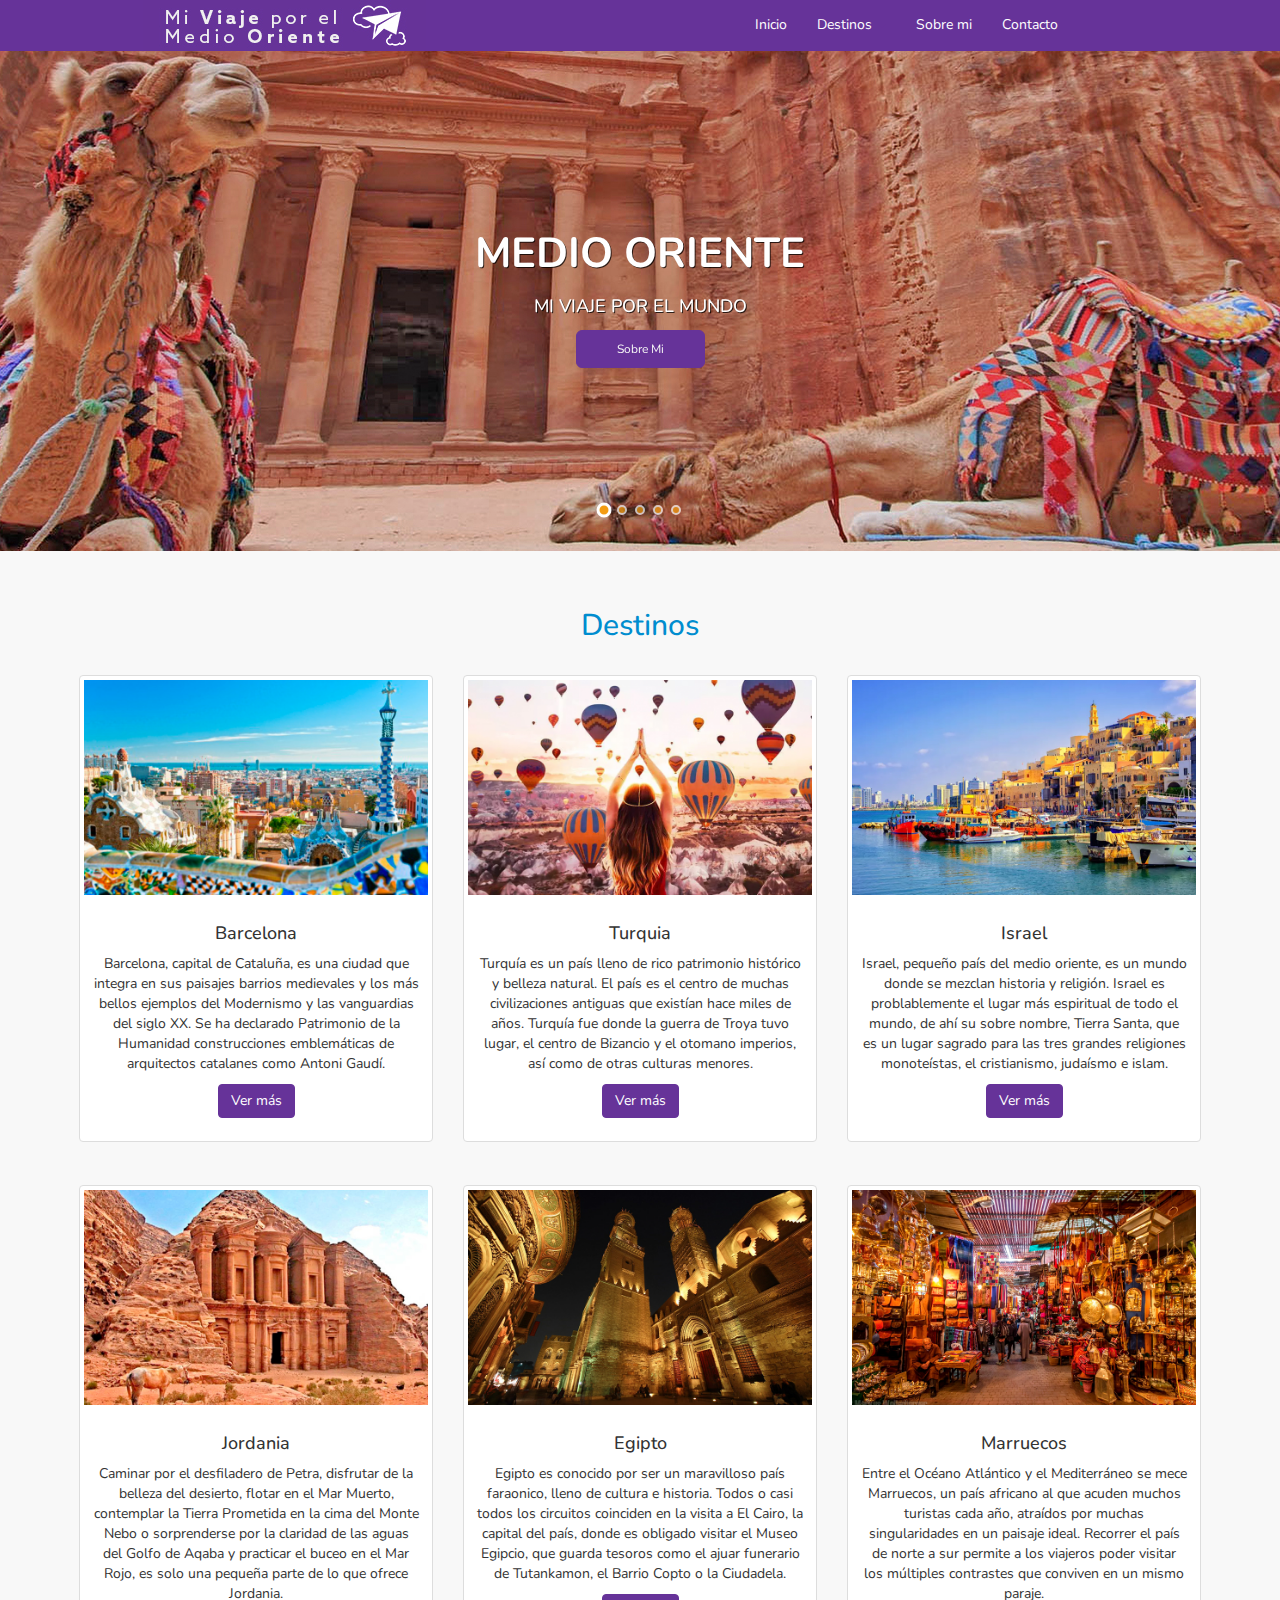
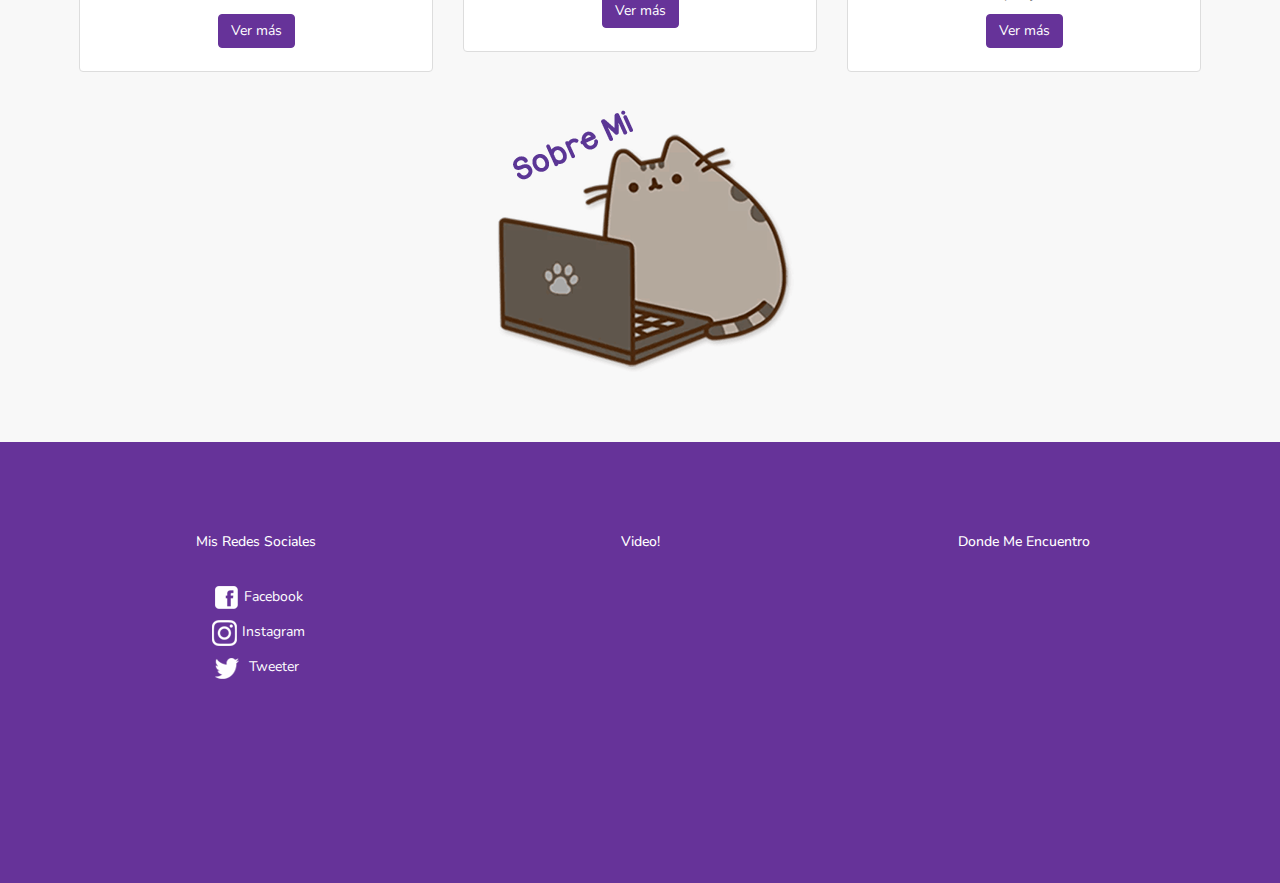
==== commit 6e4aa000: "30nov18" ====
--- a/index.html
+++ b/index.html
@@ -11,7 +11,9 @@
         
         <!--Google Maps-->
     <script src="https://maps.google.com/maps/api/js?key=YOUR_API_KEY"></script>
-
+            <!--Google font-->
+
+    <link href="https://fonts.googleapis.com/css?family=Nunito" rel="stylesheet">
 
 
     </head>
@@ -19,15 +21,16 @@
     <body>
     	
     	<header>
-
 
     <nav class="navbar navbar-default">
                 <div class="container-fluid">
                     <!-- Brand and toggle get grouped for better mobile display -->
                     <div class="navbar-header">
 
-                    		<div class="logo">
-    		<a href="#"><img src="assets/img/logo2.jpg"></a> 
+        <div class="logo">
+    		<a href="#"><img class="desk" src="assets/img/logo2.jpg"></a> 
+            <a href="#"><img class="mob" src="assets/img/logo-cel.jpg"></a> 
+
     	</div>
 
                         <button type="button" class="navbar-toggle collapsed" data-toggle="collapse" data-target="#bs-example-navbar-collapse-1" aria-expanded="false">
--- a/assets/css/style.css
+++ b/assets/css/style.css
@@ -327,6 +327,8 @@
 
 .navbar-default .navbar-toggle{
 	border-color: white;
+      margin-top: -50px !important;
+    margin-right: 1px !important;
 }
 
 .navbar-default .navbar-toggle .icon-bar{
@@ -354,7 +356,7 @@
 text-align: center;
 background: #f8f8f8;
 margin-top: 51px;
-    font-family: 'Roboto', sans-serif;
+font-family: 'Nunito', sans-serif;
 }
 .footer {
   position: relative;
@@ -624,14 +626,22 @@
   border-radius: 6px 0 6px 6px;
 }
 
-/*
-@media (min-width: 768px) { 
-}
-@media (min-width: 992px) { 
-}
-@media (min-width: 1200px) { 
-}
-*/
+
+/********************************/
+/*          Media Queries       */
+/********************************/
+@media screen and (min-width: 767px){
+    .desk { display: block;} 
+    .mob { display: none;} 
+}
+@media screen and (max-width: 767px){
+    .mob { display: inline; }
+    .desk { display: none; } 
+    .mob img{ margin: 0 auto; text-align: center; }
+   
+
+}
+}
 
 
 </style>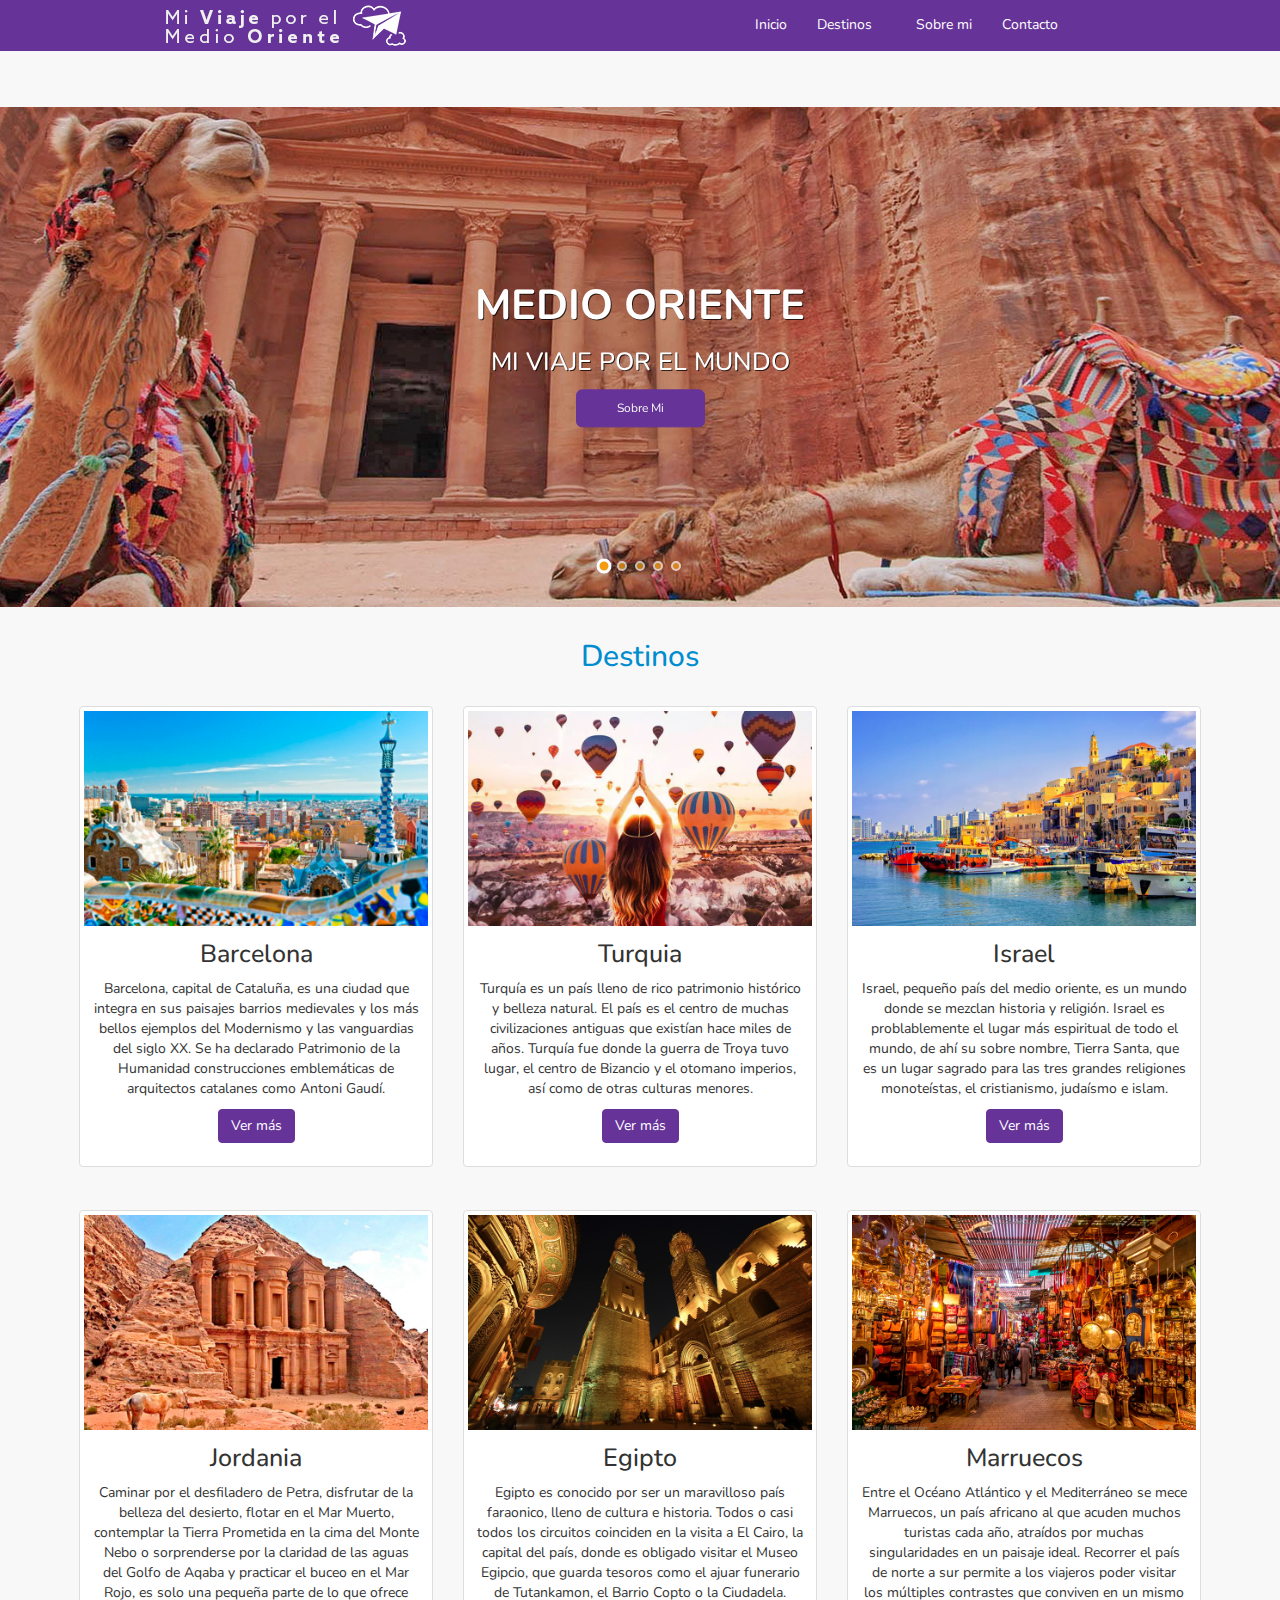
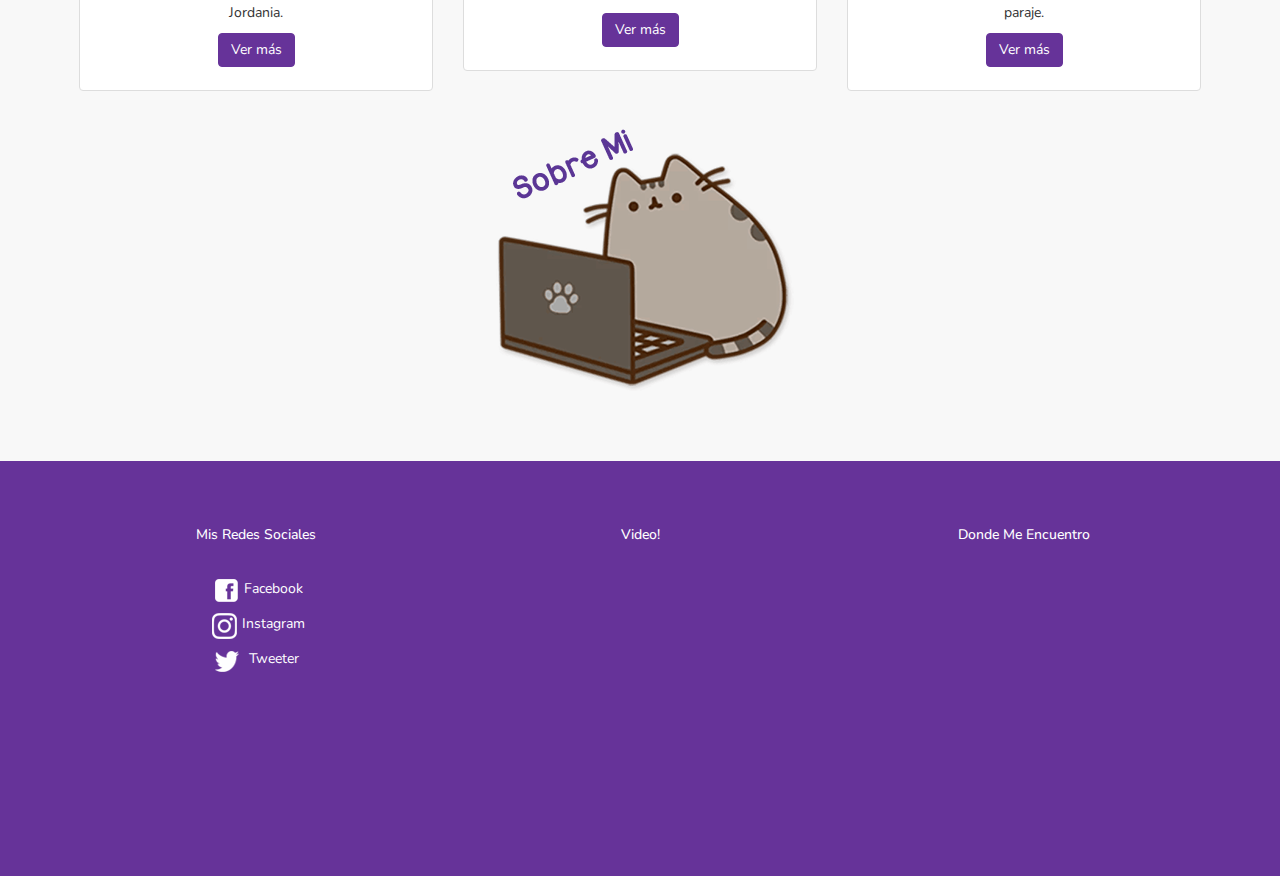
==== commit b3c1127b: "2nov18" ====
--- a/index.html
+++ b/index.html
@@ -1,5 +1,18 @@
     <!DOCTYPE html>
     <html>
+        <!-- Google Analytics -->
+<script>
+(function(i,s,o,g,r,a,m){i['GoogleAnalyticsObject']=r;i[r]=i[r]||function(){
+(i[r].q=i[r].q||[]).push(arguments)},i[r].l=1*new Date();a=s.createElement(o),
+m=s.getElementsByTagName(o)[0];a.async=1;a.src=g;m.parentNode.insertBefore(a,m)
+})(window,document,'script','https://www.google-analytics.com/analytics.js','ga');
+
+ga('create', 'UA-130192335-1', 'auto');
+ga('send', 'pageview');
+</script>
+
+
+<!-- End Google Analytics -->
     <head>
         <meta charset="utf-8">
         <meta name="viewport" content="width-device-width, initial-scale=1">
--- a/assets/css/style.css
+++ b/assets/css/style.css
@@ -125,7 +125,7 @@
 .row{
 width: 90%;
 margin: 0 auto;
-margin-top: 3%;
+margin-top: 1%;
 margin-bottom: 3%;
 
 }
@@ -215,6 +215,8 @@
 
 h3, .h3{
 	font-size: 18px;
+      font-size: 25px;
+    margin-top: 2%;
 
 }
 
@@ -644,4 +646,73 @@
 }
 
 
+  .margin {margin-bottom: 45px;}
+  .bg-1 { 
+      background-color: #B277B7; 
+      color: #ffffff;
+  }
+  .bg-2 { 
+      background-color: #474e5d; 
+      color: #ffffff;
+      height: 100%;
+    padding: 2%;
+
+  }
+  .bg-3 { 
+      background-color: #ffffff; 
+      color: #555555;
+  }
+  .bg-4 { 
+      background-color: #2f2f2f; 
+      color: #fff;
+  }
+
+.botones {
+  padding: 2%;
+}
+
+.grayscale {
+     filter: grayscale( 100% );
+}
+
+
+     .byn img {
+    filter: none;
+    -webkit-filter: grayscale(100%);
+    -moz-filter:    grayscale(100%);
+    -ms-filter:     grayscale(100%);
+    -o-filter:      grayscale(100%);
+    cursor: pointer;
+    transition: all 300ms ease;
+  }
+  .byn img:hover {
+    filter: none;
+    -webkit-filter: grayscale(0%);
+    -moz-filter:    grayscale(0%);
+    -ms-filter:     grayscale(0%);
+    -o-filter:      grayscale(0%);
+  }
+
+
+
+
+  @media (min-width: 992px) {
+  body {
+    padding-top: 56px;
+  }
+}
+
+.bg-image-full {
+  background: no-repeat center center scroll;
+  -webkit-background-size: cover;
+  -moz-background-size: cover;
+  background-size: cover;
+  -o-background-size: cover;
+}
+
+.lead{
+  padding: 3%;
+  font-size: 16px;
+}
+
 </style>